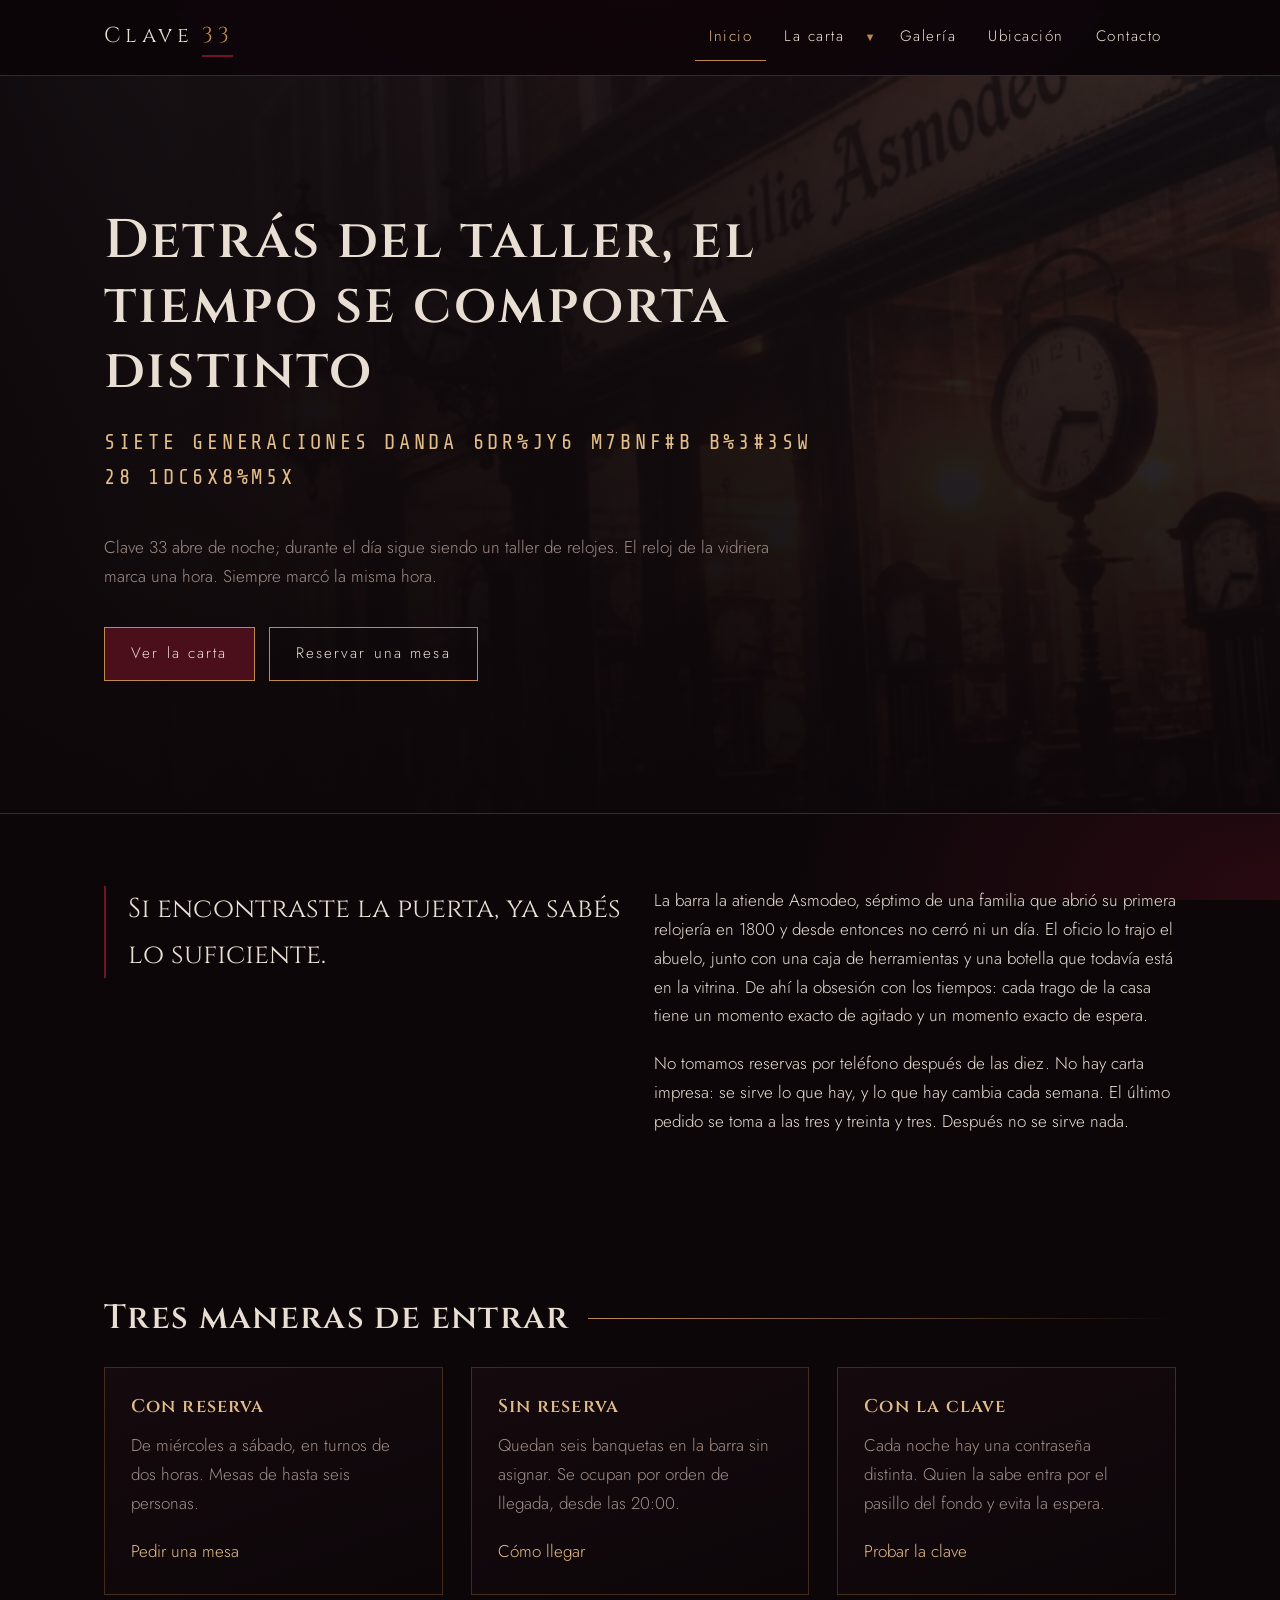
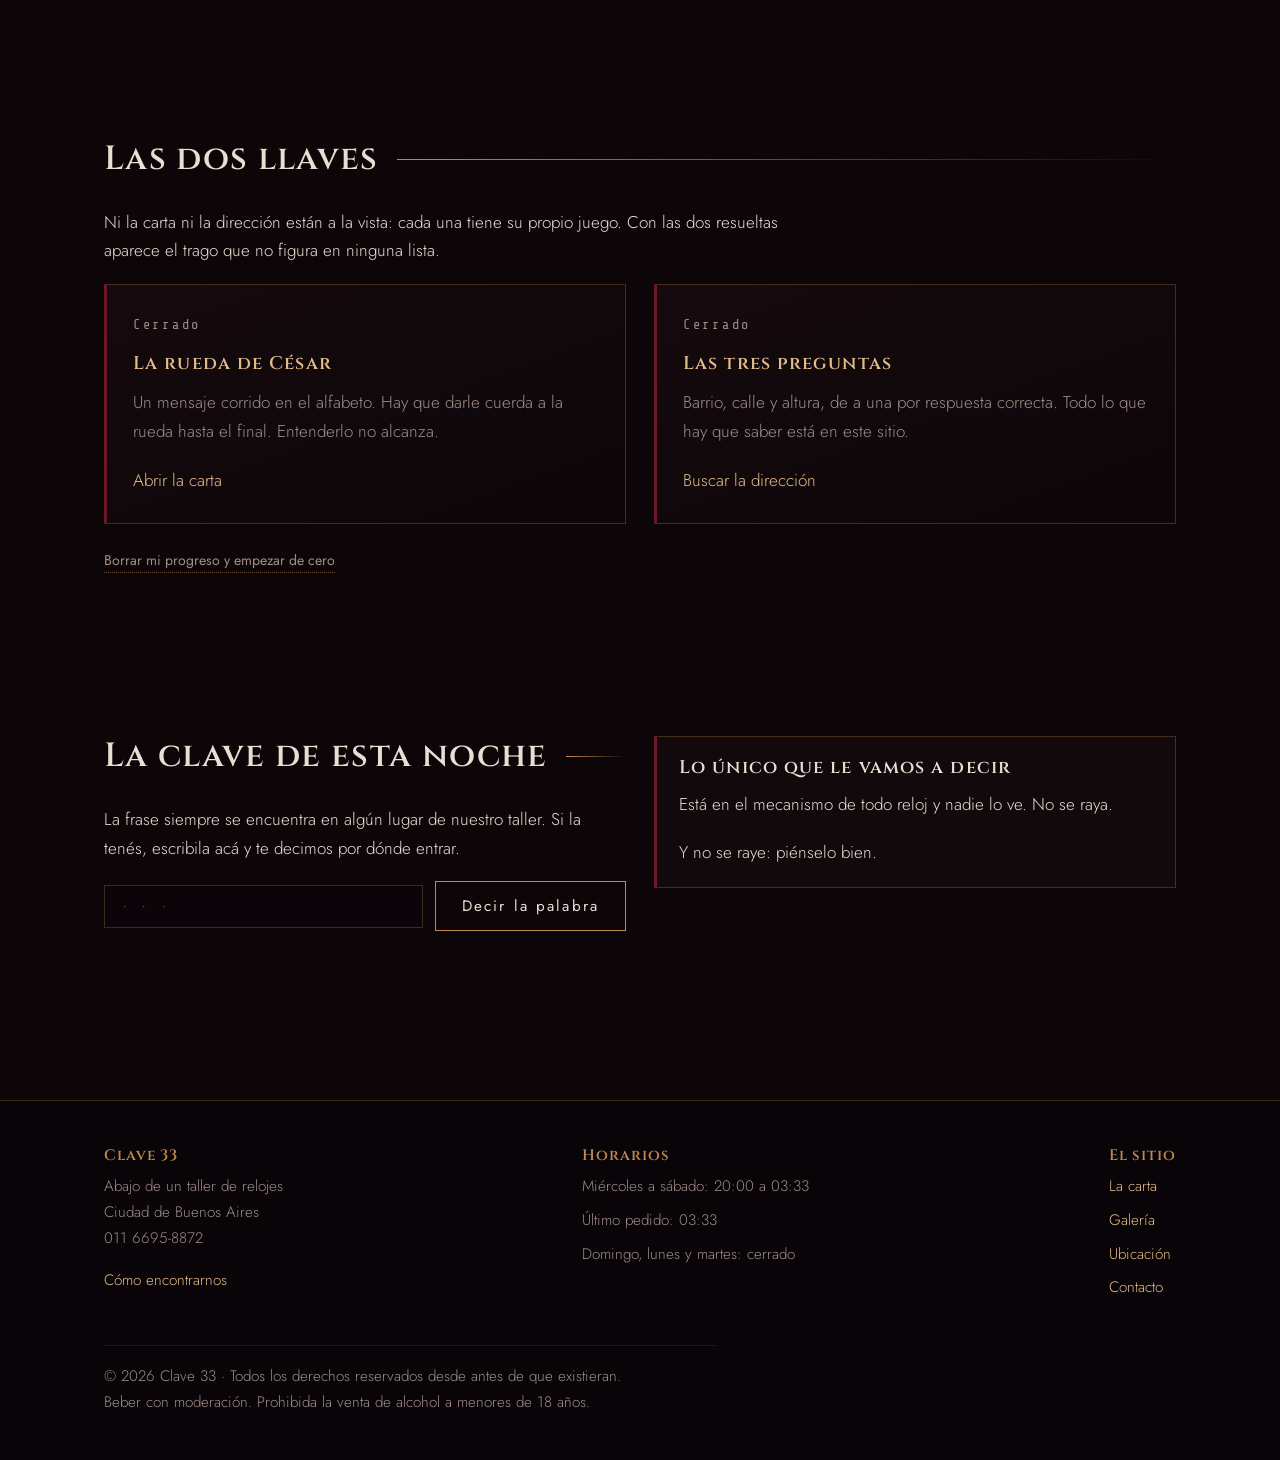
==== index.html @ e0dc6c30 "Add files via upload" ====
<!DOCTYPE html>
<html lang="es">
<head>
  <meta charset="UTF-8">
  <meta name="viewport" content="width=device-width, initial-scale=1.0">
  <meta name="theme-color" content="#0c0609">
  <title>Clave 33 — Bar oculto</title>
  <meta name="description" content="Clave 33, un bar sin cartel. Carta de autor, coctelería clásica y una puerta que hay que saber encontrar.">
  <link rel="preconnect" href="https://fonts.googleapis.com">
  <link rel="preconnect" href="https://fonts.gstatic.com" crossorigin>
  <link href="https://fonts.googleapis.com/css2?family=Cinzel:wght@500;600&family=Jost:wght@300;400;500&family=Share+Tech+Mono&display=swap" rel="stylesheet">
  <link rel="stylesheet" href="css/estilos.css">
</head>
<body>
  <a class="saltar" href="#principal">Saltar al contenido</a>

  <header class="cabecera">
    <div class="cabecera__interior">
      <a class="marca" href="index.html">
        <span>Clave</span><span class="marca__numero">33</span>
      </a>

      <button class="menu-boton" id="menuBoton" aria-expanded="false" aria-controls="menuPrincipal">
        <span class="menu-boton__icono"><span></span><span></span><span></span></span>
        Menú
      </button>

      <nav class="nav" id="menuPrincipal" aria-label="Navegación principal">
        <ul class="nav__lista">
          <li class="nav__item"><a class="nav__enlace" href="index.html" aria-current="page">Inicio</a></li>
          <li class="nav__item">
            <div class="nav__grupo">
              <a class="nav__enlace" href="carta.html">La carta</a>
              <button class="nav__toggle" aria-expanded="false" aria-label="Abrir secciones de la carta"><span>▼</span></button>
            </div>
            <ul class="submenu">
              <li><a href="carta-clasicos.html">Clásicos</a></li>
              <li><a href="carta-autor.html">De autor</a></li>
              <li><a href="carta-reserva.html">Reserva</a></li>
            </ul>
          </li>
          <li class="nav__item"><a class="nav__enlace" href="galeria.html">Galería</a></li>
          <li class="nav__item"><a class="nav__enlace" href="ubicacion.html">Ubicación</a></li>
          <li class="nav__item"><a class="nav__enlace" href="contacto.html">Contacto</a></li>
        </ul>
      </nav>
    </div>
  </header>

  <main id="principal">

    <section class="portada">
      <div class="contenedor">
        <div class="portada__interior">
          <h1>Detrás del taller, el tiempo se comporta distinto</h1>
          <p class="lema" data-descifrar="SIETE GENERACIONES DANDO CUERDA. NINGUNA PARTIDA DE DEFUNCION.">SIETE GENERACIONES DANDO CUERDA. NINGUNA PARTIDA DE DEFUNCION.</p>
          <p class="portada__texto">
            Clave 33 abre de noche; durante el día sigue siendo un taller de relojes.
            El reloj de la vidriera marca una hora. Siempre marcó la misma hora.
          </p>
          <div class="acciones">
            <a class="boton boton--lleno" href="carta.html">Ver la carta</a>
            <a class="boton" href="contacto.html">Reservar una mesa</a>
          </div>
        </div>
      </div>
    </section>

    <section class="seccion">
      <div class="contenedor">
        <div class="fila">
          <div>
            <blockquote class="cita">Si encontraste la puerta, ya sabés lo suficiente.</blockquote>
          </div>
          <div>
            <p>
              La barra la atiende Asmodeo, séptimo de una familia que abrió su primera
              relojería en 1800 y desde entonces no cerró ni un día. El oficio lo trajo el
              abuelo, junto con una caja de herramientas y una botella que todavía está en
              la vitrina. De ahí la obsesión con los tiempos: cada trago de la casa tiene un
              momento exacto de agitado y un momento exacto de espera.
            </p>
            <p>
              No tomamos reservas por teléfono después de las diez. No hay carta impresa:
              se sirve lo que hay, y lo que hay cambia cada semana. El último pedido se toma
              a las tres y treinta y tres. Después no se sirve nada.
            </p>
          </div>
        </div>
      </div>
    </section>

    <section class="seccion">
      <div class="contenedor">
        <div class="titulo-seccion"><h2>Tres maneras de entrar</h2></div>
        <div class="fila">
          <article class="tarjeta">
            <h3>Con reserva</h3>
            <p>De miércoles a sábado, en turnos de dos horas. Mesas de hasta seis personas.</p>
            <a href="contacto.html">Pedir una mesa</a>
          </article>
          <article class="tarjeta">
            <h3>Sin reserva</h3>
            <p>Quedan seis banquetas en la barra sin asignar. Se ocupan por orden de llegada, desde las 20:00.</p>
            <a href="ubicacion.html">Cómo llegar</a>
          </article>
          <article class="tarjeta">
            <h3>Con la clave</h3>
            <p>Cada noche hay una contraseña distinta. Quien la sabe entra por el pasillo del fondo y evita la espera.</p>
            <a href="#clave">Probar la clave</a>
          </article>
        </div>
      </div>
    </section>

    <section class="seccion" id="llaves">
      <div class="contenedor">
        <div class="titulo-seccion"><h2>Las dos llaves</h2></div>
        <p>
          Ni la carta ni la dirección están a la vista: cada una tiene su propio juego.
          Con las dos resueltas aparece el trago que no figura en ninguna lista.
        </p>
        <div class="fila">
          <article class="tarjeta llave" data-llave="carta">
            <p class="llave__estado">Cerrado</p>
            <h3>La rueda de César</h3>
            <p>Un mensaje corrido en el alfabeto. Hay que darle cuerda a la rueda hasta el final. Entenderlo no alcanza.</p>
            <a href="carta.html">Abrir la carta</a>
          </article>
          <article class="tarjeta llave" data-llave="ubicacion">
            <p class="llave__estado">Cerrado</p>
            <h3>Las tres preguntas</h3>
            <p>Barrio, calle y altura, de a una por respuesta correcta. Todo lo que hay que saber está en este sitio.</p>
            <a href="ubicacion.html">Buscar la dirección</a>
          </article>
        </div>
        <p><button class="enlace-sutil" type="button" id="reiniciar">Borrar mi progreso y empezar de cero</button></p>
      </div>
    </section>

    <section class="seccion" id="clave">
      <div class="contenedor">
        <div class="fila">
          <div>
            <div class="titulo-seccion"><h2>La clave de esta noche</h2></div>
            <p>
              La frase siempre se encuentra en algún lugar de nuestro taller. Si la tenés,
              escribila acá y te decimos por dónde entrar.
            </p>
            <form class="clave" id="formClave">
              <label class="saltar" for="claveEntrada">Contraseña de la noche</label>
              <input type="text" id="claveEntrada" name="clave" placeholder="· · ·" autocomplete="off">
              <button class="boton" type="submit">Decir la palabra</button>
            </form>
            <p class="respuesta" id="claveRespuesta" role="status"></p>
          </div>
          <div>
            <div class="nota">
              <h3>Lo único que le vamos a decir</h3>
              <p>
                Está en el mecanismo de todo reloj y nadie lo ve. No se raya.
              </p>
              <p>
                Y no se raye: piénselo bien.
              </p>
            </div>
          </div>
        </div>
      </div>
    </section>

  </main>

  <footer class="pie">
    <div class="contenedor">
      <div class="pie__filas">
        <div>
          <h3>Clave 33</h3>
          <p>Abajo de un taller de relojes<br>Ciudad de Buenos Aires<br>011 6695-8872</p>
          <p><a href="ubicacion.html">Cómo encontrarnos</a></p>
        </div>
        <div>
          <h3>Horarios</h3>
          <ul>
            <li>Miércoles a sábado: 20:00 a 03:33</li>
            <li>Último pedido: 03:33</li>
            <li>Domingo, lunes y martes: cerrado</li>
          </ul>
        </div>
        <div>
          <h3>El sitio</h3>
          <ul>
            <li><a href="carta.html">La carta</a></li>
            <li><a href="galeria.html">Galería</a></li>
            <li><a href="ubicacion.html">Ubicación</a></li>
            <li><a href="contacto.html">Contacto</a></li>
          </ul>
        </div>
      </div>
      <p class="pie__legal">
        © <span class="anio">2026</span> Clave 33 · Todos los derechos reservados desde antes de que existieran.<br>
        Beber con moderación. Prohibida la venta de alcohol a menores de 18 años.
      </p>
    </div>
  </footer>

  <script src="js/base.js"></script>
</body>
</html>
---- css/estilos.css ----
/* en una de esas el violeta y verde es mejor que el rojo y negro? */

:root {
  --tinta: #0c0609;
  --tinta-2: #150a0e;
  --tinta-3: #1e0e13;
  --bordo: #4a0f1a;
  --vino: #6e1626;
  --rojo: #a41b2c;
  --bronce: #c08a4e;
  --bronce-claro: #e3bd88;
  --hueso: #e8ded2;
  --humo: #a08d88;

  --display: "Cinzel", Georgia, serif;
  --texto: "Jost", "Helvetica Neue", Arial, sans-serif;
  --cifra: "Share Tech Mono", "Courier New", monospace;

  --ancho: 1120px;
  --borde: 1px solid rgba(192, 138, 78, 0.28);
}

* { box-sizing: border-box; }


[hidden] { display: none !important; }

html { scroll-behavior: smooth; }

body {
  margin: 0;
  background-color: var(--tinta);
  background-image:
    radial-gradient(900px 480px at 50% -8%, rgba(110, 22, 38, 0.55), transparent 70%),
    radial-gradient(700px 420px at 100% 100%, rgba(74, 15, 26, 0.45), transparent 72%);
  background-attachment: fixed;
  color: var(--hueso);
  -webkit-text-size-adjust: 100%; /*NO TOCAR, SINO SE ROMPE EN SAFARI*/
  font-family: var(--texto);
  font-size: 17px;
  font-weight: 300;
  line-height: 1.7;
}

img { max-width: 100%; height: auto; display: block; }

/* FRAMER */
.foto-lateral {
  width: 100%;
  aspect-ratio: 3 / 4;
  max-height: 560px;
  object-fit: cover;
  border: var(--borde);
}

a { color: var(--bronce-claro); text-decoration: none; }
a:hover { color: var(--hueso); }

:focus-visible {
  outline: 2px solid var(--bronce-claro);
  outline-offset: 3px;
}

h1, h2, h3 {
  font-family: var(--display);
  font-weight: 600;
  letter-spacing: 0.04em;
  line-height: 1.2;
  margin: 0 0 0.6em;
}

h1 { font-size: clamp(2.1rem, 6vw, 3.4rem); }
h2 { font-size: clamp(1.5rem, 3.4vw, 2.1rem); }
h3 { font-size: 1.15rem; letter-spacing: 0.06em; }

p { margin: 0 0 1.1em; max-width: 68ch; }

.contenedor {
  width: 100%;
  max-width: var(--ancho);
  margin: 0 auto;
  padding: 0 24px;
}

.seccion { padding: 72px 0; }
.seccion--angosta { padding: 48px 0; }
.seccion--titulo { padding: 52px 0 0; }

.saltar {
  position: absolute;
  left: -9999px;
  background: var(--vino);
  color: var(--hueso);
  padding: 10px 16px;
  z-index: 100;
}
.saltar:focus { left: 12px; top: 12px; }

.cabecera {
  position: sticky;
  top: 0;
  z-index: 50;
  background: rgba(12, 6, 9, 0.92);
  border-bottom: var(--borde);
  -webkit-backdrop-filter: blur(6px);
  backdrop-filter: blur(6px);
}

.cabecera__interior {
  display: flex;
  flex-wrap: wrap;
  align-items: center;
  justify-content: space-between;
  gap: 16px;
  padding: 14px 24px;
  max-width: var(--ancho);
  margin: 0 auto;
}

.marca {
  display: flex;
  align-items: baseline;
  gap: 8px;
  font-family: var(--display);
  font-size: 1.35rem;
  letter-spacing: 0.22em;
  color: var(--hueso);
}
.marca:hover { color: var(--hueso); }
.marca__numero {
  color: var(--bronce);
  border-bottom: 2px solid var(--vino);
}

.menu-boton {
  display: none;
  align-items: center;
  gap: 10px;
  background: transparent;
  border: var(--borde);
  color: var(--hueso);
  font-family: var(--texto);
  font-size: 0.95rem;
  letter-spacing: 0.12em;
  padding: 9px 14px;
  cursor: pointer;
}
.menu-boton__icono {
  display: flex;
  flex-direction: column;
  gap: 4px;
  width: 18px;
}
.menu-boton__icono span {
  height: 1px;
  background: var(--bronce);
}

.nav__lista {
  display: flex;
  align-items: center;
  gap: 4px;
  list-style: none;
  margin: 0;
  padding: 0;
}

.nav__enlace {
  display: block;
  padding: 10px 14px;
  color: var(--hueso);
  font-size: 0.95rem;
  letter-spacing: 0.1em;
  border-bottom: 1px solid transparent;
  transition: border-color 0.2s ease, color 0.2s ease;
}
.nav__enlace:hover,
.nav__enlace:focus-visible { border-bottom-color: var(--vino); }
.nav__enlace[aria-current="page"] {
  color: var(--bronce-claro);
  border-bottom-color: var(--bronce);
}

/* menu hamburguesa*/
.nav__item { position: relative; }

.nav__grupo { display: flex; align-items: center; }

.nav__toggle {
  background: transparent;
  border: 0;
  color: var(--bronce);
  cursor: pointer;
  padding: 10px 6px;
  font-size: 0.7rem;
  line-height: 1;
}
.nav__toggle span { display: inline-block; transition: transform 0.2s ease; }
.nav__item.abierto .nav__toggle span { transform: rotate(180deg); }

.submenu {
  list-style: none;
  margin: 0;
  padding: 8px 0;
  min-width: 210px;
  background: var(--tinta-2);
  border: var(--borde);
  border-top: 2px solid var(--vino);
  display: none;
}
.submenu a {
  display: block;
  padding: 9px 18px;
  color: var(--hueso);
  font-size: 0.92rem;
  letter-spacing: 0.08em;
}
.submenu a:hover,
.submenu a:focus-visible {
  background: var(--bordo);
  color: var(--bronce-claro);
}

.nav__item.abierto > .submenu { display: block; }

@media (min-width: 900px) {
  .submenu {
    position: absolute;
    top: 100%;
    left: 0;
  }
  .nav__item:hover > .submenu,
  .nav__item:focus-within > .submenu { display: block; }
}

@media (max-width: 899px) {
  .menu-boton { display: flex; }
  .nav {
    flex-basis: 100%;
    display: none;
    border-top: var(--borde);
    padding-top: 8px;
  }
  .nav.abierto { display: block; }
  .nav__lista { flex-direction: column; align-items: stretch; gap: 0; }
  .nav__grupo { justify-content: space-between; }
  .nav__enlace { padding: 12px 4px; }
  .submenu { margin: 0 0 8px 14px; min-width: 0; }
}

/* ---------- Portada ---------- */

.portada {
  position: relative;
  display: flex;
  align-items: center;
  min-height: 82vh;
  min-height: 82svh;                  /* alto real visible en iOS */
  padding: 80px 0;
  border-bottom: var(--borde);
  overflow: hidden;
}
.portada::before {
  content: "";
  position: absolute;
  inset: 0;
  background: url("../imagenes/puerta.jpg") center 35% / cover no-repeat;
  opacity: 0.55;
}
.portada::after {
  content: "";
  position: absolute;
  inset: 0;
  background:
    linear-gradient(to right, rgba(12, 6, 9, 0.92) 0%, rgba(12, 6, 9, 0.7) 45%, rgba(12, 6, 9, 0.3) 100%),
    linear-gradient(to bottom, rgba(12, 6, 9, 0.35), rgba(12, 6, 9, 0.92));
}
.portada .contenedor { position: relative; z-index: 2; }

.portada__interior {
  display: flex;
  flex-direction: column;
  align-items: flex-start;
  gap: 8px;
  max-width: 720px;
}

.portada h1 { margin-bottom: 0.25em; }

.lema {
  font-family: var(--cifra);
  font-size: clamp(1rem, 2.4vw, 1.3rem);
  letter-spacing: 0.18em;
  color: var(--bronce-claro);
  margin-bottom: 1.4em;
  min-height: 1.4em;
}

.portada__texto { color: var(--humo); }

.boton {
  display: inline-block;
  padding: 13px 26px;
  font-family: var(--texto);
  font-size: 0.95rem;
  letter-spacing: 0.14em;
  color: var(--hueso);
  background: transparent;
  border: 1px solid var(--bronce);
  cursor: pointer;
  transition: background 0.25s ease, color 0.25s ease;
}
.boton:hover,
.boton:focus-visible { background: var(--vino); color: var(--hueso); }

.boton--lleno { background: var(--bordo); }

.boton:disabled,
.clave input:disabled {
  opacity: 0.4;
  cursor: default;
  background: transparent;
}
.boton--lleno:hover { background: var(--vino); }

.acciones { display: flex; flex-wrap: wrap; gap: 14px; margin-top: 10px; }

.titulo-seccion {
  display: flex;
  align-items: center;
  gap: 18px;
  margin-bottom: 28px;
}
.titulo-seccion h2 { margin: 0; }
.titulo-seccion::after {
  content: "";
  flex: 1;
  height: 1px;
  background: linear-gradient(to right, var(--bronce), transparent);
}

.fila {
  display: flex;
  flex-wrap: wrap;
  gap: 28px;
}
.fila > * { flex: 1 1 280px; }

.tarjeta {
  background: linear-gradient(160deg, var(--tinta-2), var(--tinta));
  border: var(--borde);
  padding: 28px 26px;
  display: flex;
  flex-direction: column;
  gap: 6px;
}
.tarjeta h3 { color: var(--bronce-claro); margin-bottom: 0.4em; }
.tarjeta p { color: var(--humo); margin-bottom: 0.8em; }
.tarjeta a { margin-top: auto; }

.cita {
  font-family: var(--display);
  font-size: clamp(1.2rem, 3vw, 1.7rem);
  color: var(--hueso);
  border-left: 2px solid var(--vino);
  padding-left: 22px;
  margin: 0;
  max-width: 34ch;
}

.dato {
  display: flex;
  flex-wrap: wrap;
  gap: 6px 14px;
  padding: 12px 0;
  border-bottom: 1px solid rgba(192, 138, 78, 0.15);
  color: var(--humo);
}
.dato dt { width: 140px; color: var(--hueso); margin: 0; }
.dato dd { margin: 0; flex: 1 1 200px; }

.nota {
  border: var(--borde);
  border-left: 3px solid var(--vino);
  background: rgba(21, 10, 14, 0.7);
  padding: 20px 22px;
}
.nota p:last-child { margin-bottom: 0; }

.cifrado {
  font-family: var(--cifra);
  letter-spacing: 0.14em;
  color: var(--bronce);
}

/*JUEGO 1 */

.clave {
  display: flex;
  flex-wrap: wrap;
  gap: 12px;
  align-items: center;
  margin-top: 18px;
}
.clave input {
  flex: 1 1 220px;
  max-width: 320px;
  background: rgba(12, 6, 9, 0.8);
  border: var(--borde);
  color: var(--hueso);
  font-family: var(--cifra);
  letter-spacing: 0.2em;
  padding: 13px 16px;
}
.clave input::placeholder { color: rgba(160, 141, 136, 0.6); letter-spacing: 0.2em; }

.respuesta {
  margin-top: 14px;
  min-height: 1.4em;
  font-family: var(--cifra);
  color: var(--bronce-claro);
}
.respuesta--error { color: var(--rojo); }


.tragos { display: flex; flex-direction: column; gap: 4px; }

.trago {
  display: flex;
  flex-direction: column;
  padding: 20px 0;
  border-bottom: 1px solid rgba(192, 138, 78, 0.15);
}
.trago__linea {
  display: flex;
  align-items: baseline;
  gap: 14px;
}
.trago__nombre {
  font-family: var(--display);
  font-size: 1.12rem;
  letter-spacing: 0.05em;
  color: var(--hueso);
  margin: 0;
}
.trago__puntos {
  flex: 1;
  border-bottom: 1px dotted rgba(192, 138, 78, 0.35);
  transform: translateY(-5px);
}
.trago__precio {
  font-family: var(--cifra);
  color: var(--bronce);
  white-space: nowrap;
}
.trago__receta {
  color: var(--humo);
  margin: 8px 0 0;
  font-size: 0.95rem;
  max-width: 62ch;
}

.trago__nota {
  flex: 1 1 100%;
  margin: 6px 0 0;
  padding-left: 14px;
  border-left: 1px solid rgba(192, 138, 78, 0.3);
  color: var(--bronce);
  font-size: 0.92rem;
  font-style: italic;
  max-width: 62ch;
}

/* FOTOSFOTOSFOTOSFOTOSFOTOSFOTOS!!!!!!!!!!!!!!!!!!!!! */

.galeria {
  display: flex;
  flex-wrap: wrap;
  gap: 16px;
  padding: 0;
  margin: 0;
  list-style: none;
}
.galeria li { flex: 1 1 260px; }

/*aca se rearrangean los tamañanos para que queden bien + en aspect ratio */
@media (min-width: 900px) {
  .galeria li { flex: 0 1 calc(33.333% - 10.7px); }
}

.galeria__boton {
  position: relative;
  display: block;
  width: 100%;
  padding: 0;
  border: var(--borde);
  background: var(--tinta-2);
  cursor: pointer;
  overflow: hidden;
}
.galeria__boton img {
  width: 100%;
  aspect-ratio: 4 / 5; /*!!!!!*/
  object-fit: cover;
  filter: grayscale(0.15) brightness(0.92);
  transition: filter 0.3s ease, transform 0.4s ease;
}
.foco--alto { object-position: center 22%; }  
.foco--centro { object-position: center; }
.galeria__boton:hover img,
.galeria__boton:focus-visible img {
  filter: grayscale(0) brightness(1);
  transform: scale(1.04);
}
.galeria__pie {
  display: block;
  padding: 12px 14px;
  text-align: left;
  font-size: 0.9rem;
  letter-spacing: 0.08em;
  color: var(--hueso);
  font-family: var(--texto);
}

.filtros { display: flex; flex-wrap: wrap; gap: 10px; margin-bottom: 26px; }
.filtro {
  background: transparent;
  border: var(--borde);
  color: var(--humo);
  font-family: var(--texto);
  letter-spacing: 0.1em;
  font-size: 0.85rem;
  padding: 8px 16px;
  cursor: pointer;
}
.filtro:hover { color: var(--hueso); }
.filtro.activo { background: var(--bordo); color: var(--hueso); border-color: var(--bronce); }

.visor {
  position: fixed;
  inset: 0;
  z-index: 90;
  display: none;
  flex-direction: column;
  align-items: center;
  justify-content: center;
  gap: 16px;
  padding: 24px;
  background: rgba(8, 4, 6, 0.96);
}
.visor.abierto { display: flex; }
.visor img {
  max-width: min(900px, 92vw);
  max-height: 68vh;
  border: 1px solid rgba(192, 138, 78, 0.4);
}
.visor__pie {
  font-family: var(--cifra);
  letter-spacing: 0.12em;
  color: var(--bronce-claro);
  text-align: center;
}
.visor__controles { display: flex; gap: 12px; }
.visor__cerrar { position: absolute; top: 18px; right: 18px; }

.formulario { display: flex; flex-wrap: wrap; gap: 20px; max-width: 760px; }
.campo { display: flex; flex-direction: column; gap: 7px; flex: 1 1 260px; }
.campo--ancho { flex-basis: 100%; }

.campo label { font-size: 0.9rem; letter-spacing: 0.1em; color: var(--hueso); }

.campo input,
.campo select,
.campo textarea {
  background: rgba(12, 6, 9, 0.8);
  border: var(--borde);
  color: var(--hueso);
  font-family: var(--texto);
  font-size: 1rem;
  padding: 12px 14px;
}
.campo textarea { min-height: 140px; resize: vertical; }
.campo input:focus,
.campo select:focus,
.campo textarea:focus { border-color: var(--bronce); outline: none; }

.campo .error {
  font-size: 0.85rem;
  color: var(--rojo);
  min-height: 1.2em;
  letter-spacing: 0.04em;
}
.campo input[aria-invalid="true"],
.campo select[aria-invalid="true"],
.campo textarea[aria-invalid="true"] { border-color: var(--rojo); }

.campo--check {
  flex-basis: 100%;
  flex-direction: row;
  align-items: flex-start;
  gap: 12px;
}
.campo--check input { width: 18px; height: 18px; margin-top: 4px; }
.campo--check label { max-width: 60ch; color: var(--humo); }

.aviso {
  flex-basis: 100%;
  border: 1px solid var(--bronce);
  background: rgba(74, 15, 26, 0.45);
  padding: 20px 22px;
  display: none;
}
.aviso.visible { display: block; }
.aviso h3 { color: var(--bronce-claro); }
.aviso p { margin-bottom: 0; }

/* ---------- Pie ---------- */

.pie {
  border-top: var(--borde);
  background: rgba(8, 4, 6, 0.7);
  padding: 46px 0 28px;
  margin-top: 40px;
}
.pie__filas {
  display: flex;
  flex-wrap: wrap;
  gap: 32px;
  justify-content: space-between;
}
.pie h3 { color: var(--bronce); font-size: 0.95rem; }
.pie ul { list-style: none; margin: 0; padding: 0; }
.pie li { margin-bottom: 8px; }
.pie p, .pie li { color: var(--humo); font-size: 0.95rem; }
.pie__legal {
  margin-top: 34px;
  padding-top: 18px;
  border-top: 1px solid rgba(192, 138, 78, 0.15);
  font-size: 0.85rem;
  color: rgba(160, 141, 136, 0.7);
}


@media (prefers-reduced-motion: reduce) {
  * { animation: none !important; transition: none !important; }
  html { scroll-behavior: auto; }
}

/* JUEGO 2 */

.candado__caja {
  border: var(--borde);
  border-top: 3px solid var(--vino);
  background: linear-gradient(170deg, var(--tinta-2), rgba(12, 6, 9, 0.9));
  padding: 38px 34px;
  max-width: 760px;
}
.candado__caja h2 { margin-bottom: 0.5em; }
.candado__caja p { color: var(--humo); }

.enlace-sutil {
  background: none;
  border: 0;
  border-bottom: 1px dotted rgba(192, 138, 78, 0.5);
  color: var(--humo);
  font-family: var(--texto);
  font-size: 0.88rem;
  padding: 0 0 2px;
  margin-top: 26px;
  cursor: pointer;
}
.enlace-sutil:hover { color: var(--bronce-claro); }

/* JUEGO 3 */
.rueda {
  display: flex;
  flex-wrap: wrap;
  align-items: center;
  gap: 30px;
  margin: 26px 0 16px;
}

.dial {
  position: relative;
  width: 240px;
  height: 240px;
  max-width: 76vw;
  flex: 0 0 auto;
  cursor: grab;
  touch-action: none;          /*tambien para safari, NO TOCAR*/
  -webkit-user-select: none;
  user-select: none;
}
.dial:active { cursor: grabbing; }

.dial__disco {
  width: 100%;
  height: 100%;
  transform-origin: 50% 50%;
  transition: transform 0.28s ease;
}
.dial__aro { fill: rgba(12, 6, 9, 0.75); stroke: rgba(192, 138, 78, 0.45); stroke-width: 1.5; }
.dial__aro--interno { fill: none; stroke: rgba(192, 138, 78, 0.2); }
.dial__muesca { stroke: var(--bronce); stroke-width: 1.5; }
.dial__letra {
  fill: var(--bronce-claro);
  font-family: var(--cifra);
  font-size: 13px;
  text-anchor: middle;
  dominant-baseline: middle;
}
.dial__marca { fill: var(--rojo); }
.dial__centro { fill: var(--bordo); stroke: var(--bronce); stroke-width: 2; }

.dial__aguja {
  position: absolute;
  top: -6px;
  left: 50%;
  width: 0;
  height: 0;
  margin-left: -9px;
  border-left: 9px solid transparent;
  border-right: 9px solid transparent;
  border-top: 16px solid var(--bronce-claro);
  z-index: 2;
}

.rueda__panel { flex: 1 1 240px; }
.rueda__cuenta {
  font-family: var(--cifra);
  letter-spacing: 0.14em;
  color: var(--humo);
  margin: 0 0 12px;
}
.rueda__numero {
  font-size: 2.2rem;
  color: var(--bronce-claro);
  margin-right: 8px;
}
.rueda__botones { display: flex; gap: 10px; margin-bottom: 16px; }
.rueda__botones .boton { padding: 8px 20px; font-size: 1.1rem; line-height: 1; }
.rueda__pista {
  color: var(--bronce);
  font-style: italic;
  font-size: 0.92rem;
  margin: 0;
  max-width: 34ch;
}

.rueda__texto {
  display: block;
  font-family: var(--cifra);
  font-size: clamp(0.95rem, 2.4vw, 1.35rem);
  letter-spacing: 0.16em;
  color: var(--bronce-claro);
  background: rgba(12, 6, 9, 0.8);
  border: 1px solid rgba(192, 138, 78, 0.2);
  padding: 20px 18px;
  margin-bottom: 18px;
  word-break: break-word;
}

.pregunta {
  border-bottom: 1px solid rgba(192, 138, 78, 0.15);
  padding: 22px 0;
}
.pregunta:last-of-type { border-bottom: 0; }
.pregunta h3 { color: var(--hueso); margin-bottom: 0.7em; }

.opciones { display: flex; flex-wrap: wrap; gap: 10px; }
.opcion {
  background: transparent;
  border: var(--borde);
  color: var(--hueso);
  font-family: var(--texto);
  font-size: 0.95rem;
  letter-spacing: 0.06em;
  padding: 10px 18px;
  cursor: pointer;
  transition: background 0.2s ease;
}
.opcion:hover:not(:disabled) { background: var(--bordo); }
.opcion:disabled { cursor: default; opacity: 0.45; }
.opcion--correcta { background: var(--bordo); border-color: var(--bronce); color: var(--bronce-claro); opacity: 1; }
.opcion--mal { border-color: var(--rojo); color: var(--rojo); }

.pregunta__aviso { color: var(--rojo); font-size: 0.9rem; margin: 10px 0 0; min-height: 1.2em; }
.pregunta__premio {
  display: block;
  font-family: var(--cifra);
  font-size: 1.25rem;
  letter-spacing: 0.18em;
  color: var(--bronce-claro);
  margin-top: 14px;
}

.llave { border-left: 3px solid var(--vino); }
.llave__estado {
  font-family: var(--cifra);
  font-size: 0.85rem;
  letter-spacing: 0.2em;
  color: var(--humo);
  margin: 0 0 0.6em;
}
.llave--abierta { border-left-color: var(--bronce); }
.llave--abierta .llave__estado { color: var(--bronce-claro); }

.secreto--cerrado { color: rgba(160, 141, 136, 0.6); letter-spacing: 0.3em; }


/*a paritr de ahora arreglos para la vista en el celular */

@media (hover: none) {
  body { background-attachment: scroll; }
  a, button { -webkit-tap-highlight-color: rgba(192, 138, 78, 0.18); }
  .galeria__boton:hover img { filter: grayscale(0.15) brightness(0.92); transform: none; }
  .filtro,
  .opcion,
  .nav__enlace,
  .rueda__botones .boton { min-height: 44px; }
  .nav__toggle { min-width: 48px; min-height: 44px; }
}

@media (max-width: 600px) {
  body { font-size: 16px; }
  .seccion { padding: 52px 0; }
  .contenedor { padding: 0 20px; }

  .candado__caja { padding: 26px 20px; }

  /*RUEDA MOBIL */
  .rueda { gap: 20px; justify-content: center; }
  .dial { width: 200px; height: 200px; }
  .rueda__panel { flex-basis: 100%; }
  .rueda__botones .boton { flex: 1; padding: 12px 0; font-size: 1.3rem; }
  .rueda__texto { letter-spacing: 0.1em; padding: 16px 14px; }
  .visor {
    padding: calc(16px + env(safe-area-inset-top)) 16px
             calc(16px + env(safe-area-inset-bottom));
  }
  .visor img { max-height: 54vh; }
  .visor__cerrar { top: calc(10px + env(safe-area-inset-top)); right: 12px; }
  .visor__controles .boton { padding: 12px 22px; }

  .trago__linea { flex-wrap: wrap; }
  .trago__puntos { display: none; }
  .trago__precio { margin-left: auto; }
}

@supports not (aspect-ratio: 4 / 5) {
  .galeria__boton img { height: 300px; }
  .foto-lateral { height: 420px; }
}
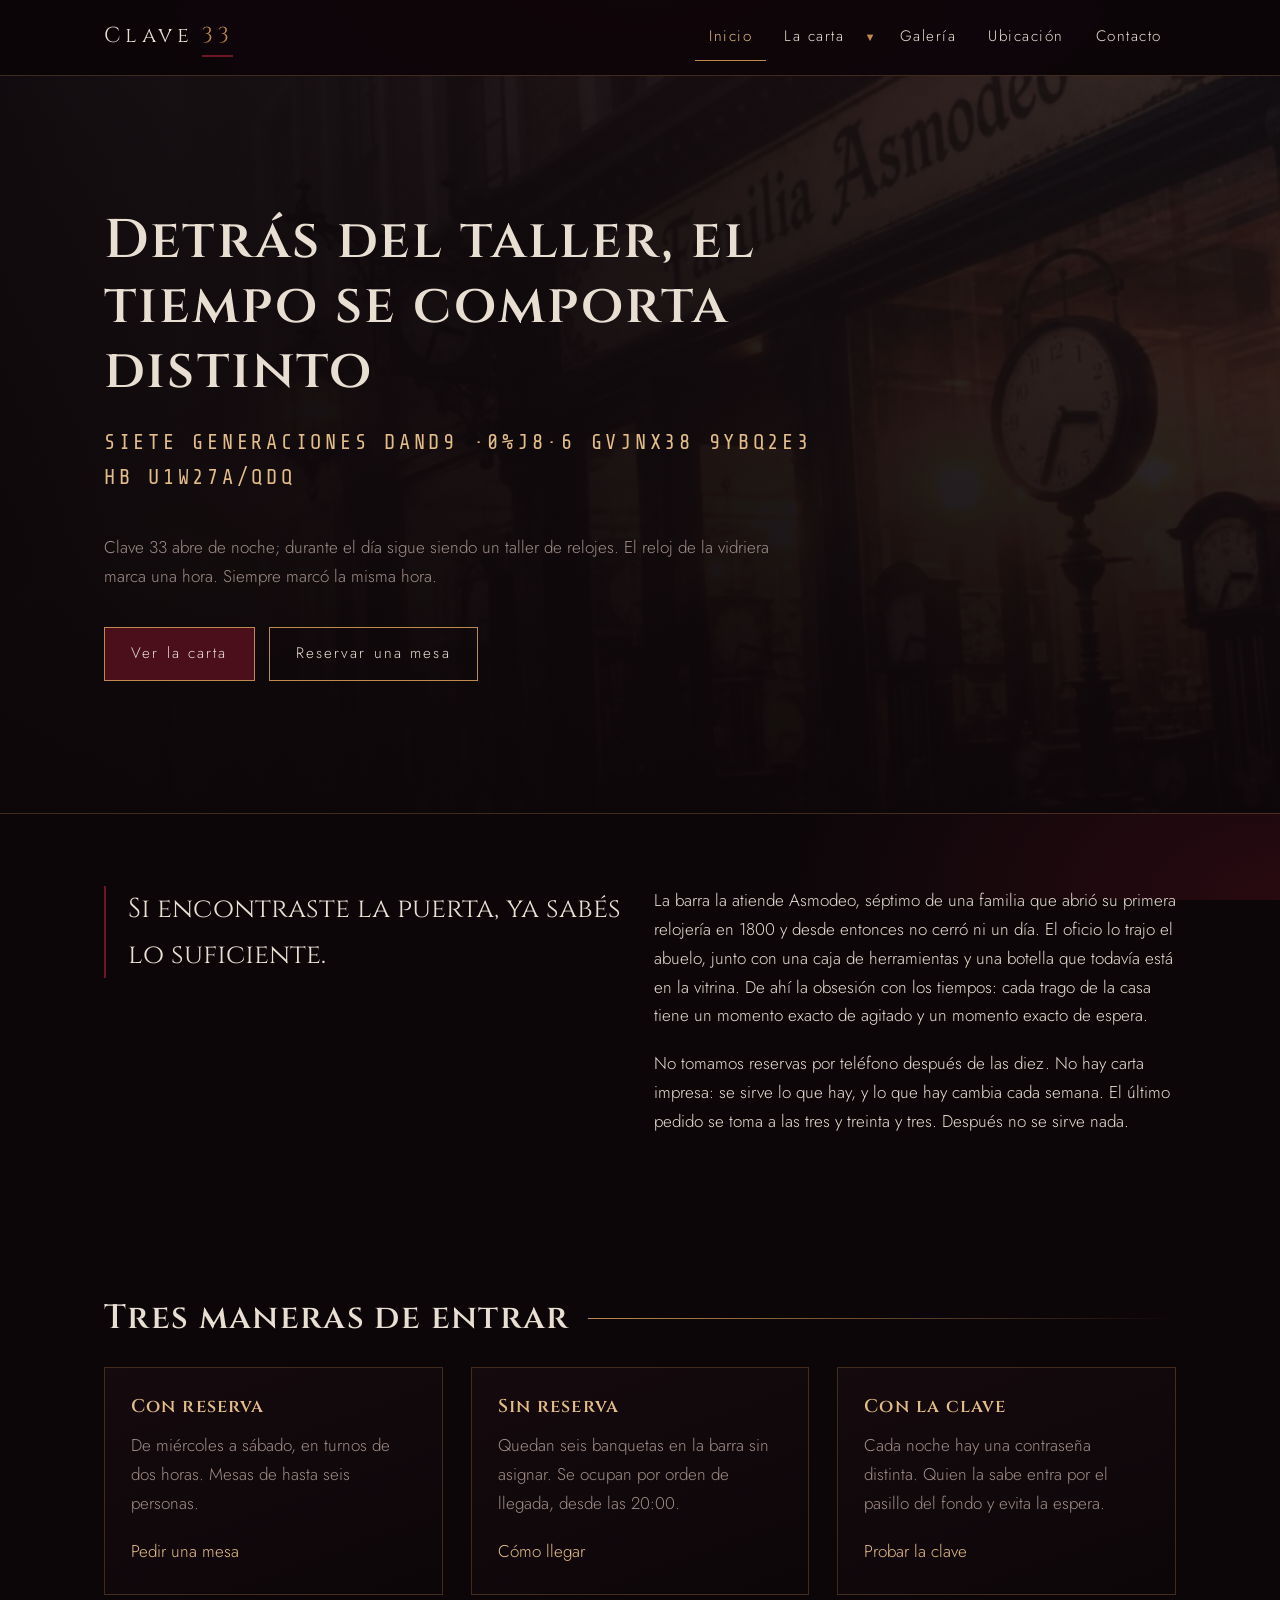
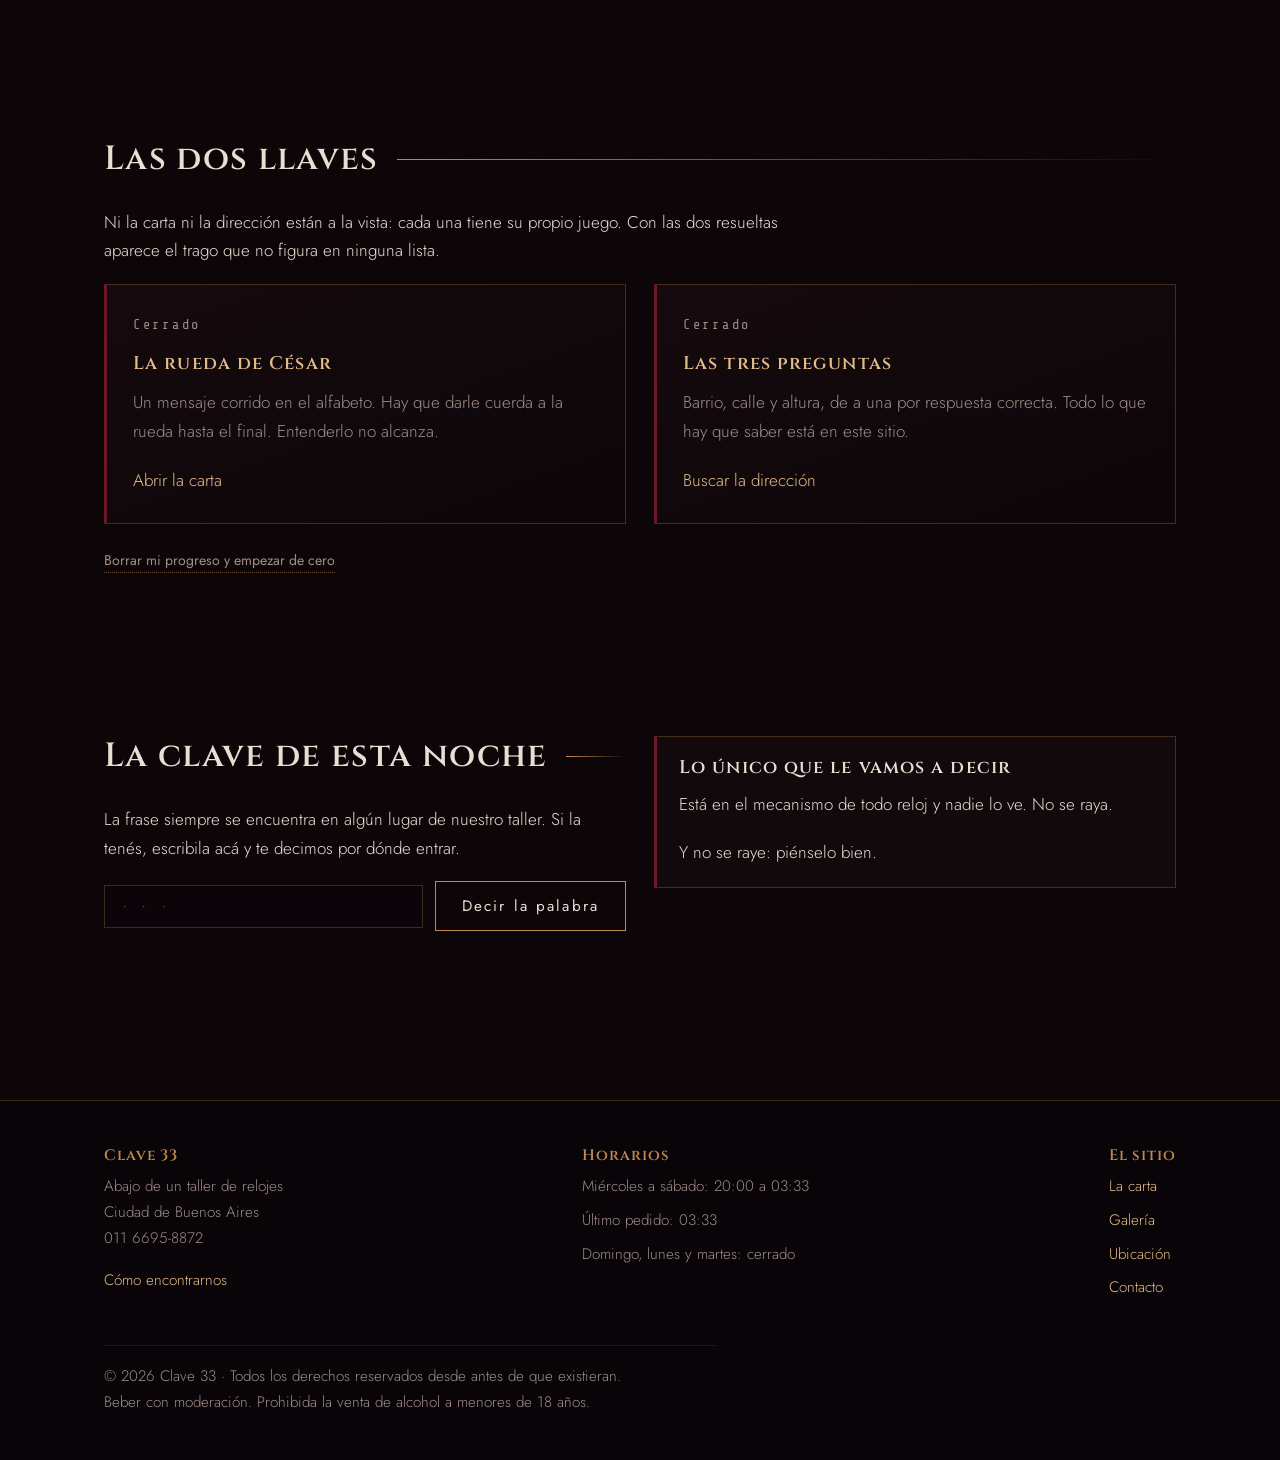
==== commit 4faab5c2: "Update meta description for Clave 33" ====
--- a/index.html
+++ b/index.html
@@ -5,7 +5,7 @@
   <meta name="viewport" content="width=device-width, initial-scale=1.0">
   <meta name="theme-color" content="#0c0609">
   <title>Clave 33 — Bar oculto</title>
-  <meta name="description" content="Clave 33, un bar sin cartel. Carta de autor, coctelería clásica y una puerta que hay que saber encontrar.">
+  <meta name="description" content="Clave 33: La casa lo estaba esperando.">
   <link rel="preconnect" href="https://fonts.googleapis.com">
   <link rel="preconnect" href="https://fonts.gstatic.com" crossorigin>
   <link href="https://fonts.googleapis.com/css2?family=Cinzel:wght@500;600&family=Jost:wght@300;400;500&family=Share+Tech+Mono&display=swap" rel="stylesheet">
